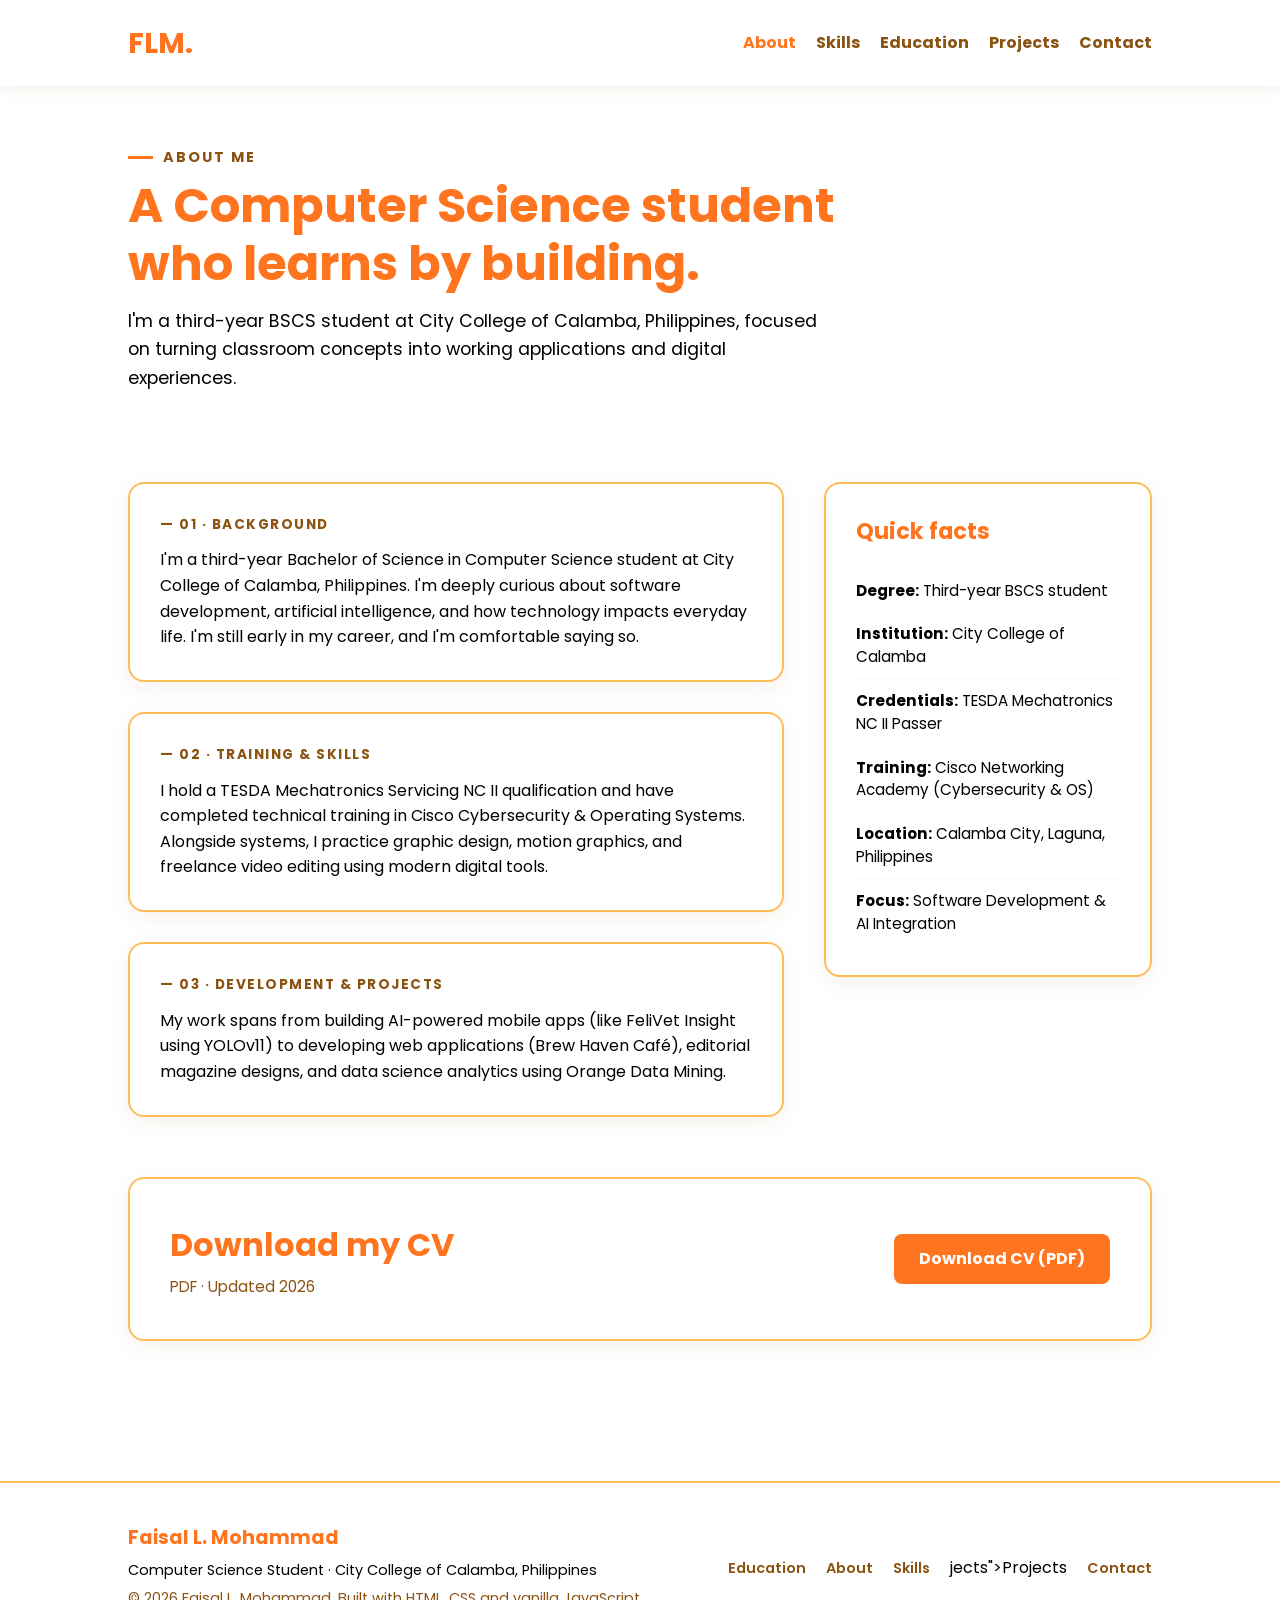
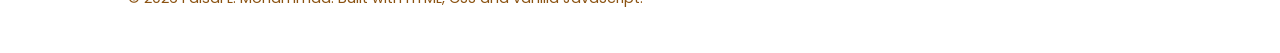
==== about.html @ 81ad4201 "Add About Me page with personal details and CV This file contains the HTML structure for the 'About " ====
<!DOCTYPE html>
<html lang="en">
<head>
    <meta charset="UTF-8">
    <meta name="viewport" content="width=device-width, initial-scale=1.0">
    <title>About Me | Faisal L. Mohammad</title>
    <link href="https://fonts.googleapis.com/css2?family=Poppins:wght@400;700&display=swap" rel="stylesheet">
    <link rel="stylesheet" href="style.css">
    <style>
        .about-hero {
            padding: 60px 10% 40px 10%;
        }
        .about-subtitle {
            font-size: 0.9rem;
            color: var(--brown);
            font-weight: 700;
            letter-spacing: 2px;
            text-transform: uppercase;
            margin-bottom: 8px;
            display: flex;
            align-items: center;
            gap: 10px;
        }
        .about-subtitle::before {
            content: "";
            display: inline-block;
            width: 25px;
            height: 3px;
            background-color: var(--primary-orange);
        }
        .about-hero h1 {
            color: var(--primary-orange);
            font-size: 3rem;
            margin-bottom: 15px;
            max-width: 800px;
            line-height: 1.2;
        }
        .about-hero p {
            color: var(--black);
            font-size: 1.1rem;
            max-width: 700px;
            line-height: 1.6;
            margin-bottom: 50px;
        }
        .about-layout {
            display: grid;
            grid-template-columns: 2fr 1fr;
            gap: 40px;
            padding: 0 10% 60px 10%;
        }
        .about-main-cards {
            display: flex;
            flex-direction: column;
            gap: 30px;
        }
        .about-card {
            background: var(--white);
            padding: 30px;
            border-radius: 16px;
            box-shadow: 0 6px 20px rgba(139, 83, 18, 0.08);
            border: 2px solid var(--light-orange);
        }
        .about-card-title {
            font-size: 0.85rem;
            color: var(--brown);
            font-weight: 700;
            letter-spacing: 1.5px;
            text-transform: uppercase;
            margin-bottom: 12px;
            display: flex;
            align-items: center;
            gap: 8px;
        }
        .about-card p {
            color: var(--black);
            font-size: 1rem;
            line-height: 1.6;
        }
        .quick-facts-box {
            background: var(--white);
            padding: 30px;
            border-radius: 16px;
            box-shadow: 0 6px 20px rgba(139, 83, 18, 0.08);
            border: 2px solid var(--light-orange);
            height: fit-content;
        }
        .quick-facts-box h3 {
            color: var(--primary-orange);
            font-size: 1.4rem;
            margin-bottom: 20px;
        }
        .quick-facts-box ul {
            list-style: none;
            padding: 0;
            margin: 0;
        }
        .quick-facts-box li {
            color: var(--black);
            font-size: 0.95rem;
            padding: 10px 0;
            border-bottom: 1px solid var(--bg-light);
            line-height: 1.5;
        }
        .quick-facts-box li:last-child {
            border-bottom: none;
        }
        .cv-section {
            padding: 0 10% 80px 10%;
        }
        .cv-card {
            background: var(--white);
            padding: 40px;
            border-radius: 16px;
            box-shadow: 0 6px 20px rgba(139, 83, 18, 0.08);
            border: 2px solid var(--light-orange);
            display: flex;
            justify-content: space-between;
            align-items: center;
            flex-wrap: wrap;
            gap: 20px;
        }
        .cv-card h3 {
            color: var(--primary-orange);
            font-size: 2rem;
            margin-bottom: 5px;
        }
        .cv-card p {
            color: var(--brown);
            font-size: 0.95rem;
        }
        .download-btn {
            background-color: var(--primary-orange);
            color: var(--white);
            padding: 12px 25px;
            border-radius: 8px;
            text-decoration: none;
            font-weight: 700;
            transition: background 0.3s ease;
        }
        .download-btn:hover {
            background-color: var(--brown);
        }
        @media (max-width: 900px) {
            .about-layout {
                grid-template-columns: 1fr;
            }
        }
    </style>
</head>
<body>
    <!-- NAVIGATION -->
    <nav class="navbar">
        <div class="logo">FLM.</div>
        <ul class="nav-links">
            <li><a href="about.html" style="color: var(--primary-orange);">About</a></li>
            <li><a href="index.html#skills">Skills</a></li>
            <li><a href="education.html">Education</a></li>
            <li><a href="index.html#projects">Projects</a></li>
            <li><a href="contact.html">Contact</a></li>
        </ul>
    </nav>

    <!-- ABOUT HERO -->
    <section class="about-hero">
        <div class="about-subtitle">About Me</div>
        <h1>A Computer Science student who learns by building.</h1>
        <p>I'm a third-year BSCS student at City College of Calamba, Philippines, focused on turning classroom concepts into working applications and digital experiences.</p>
    </section>

    <!-- ABOUT GRID LAYOUT -->
    <div class="about-layout">
        
        <!-- LEFT MAIN CARDS -->
        <div class="about-main-cards">
            
            <div class="about-card">
                <div class="about-card-title">— 01 · BACKGROUND</div>
                <p>I'm a third-year Bachelor of Science in Computer Science student at City College of Calamba, Philippines. I'm deeply curious about software development, artificial intelligence, and how technology impacts everyday life. I'm still early in my career, and I'm comfortable saying so.</p>
            </div>

            <div class="about-card">
                <div class="about-card-title">— 02 · TRAINING & SKILLS</div>
                <p>I hold a TESDA Mechatronics Servicing NC II qualification and have completed technical training in Cisco Cybersecurity & Operating Systems. Alongside systems, I practice graphic design, motion graphics, and freelance video editing using modern digital tools.</p>
            </div>

            <div class="about-card">
                <div class="about-card-title">— 03 · DEVELOPMENT & PROJECTS</div>
                <p>My work spans from building AI-powered mobile apps (like FeliVet Insight using YOLOv11) to developing web applications (Brew Haven Café), editorial magazine designs, and data science analytics using Orange Data Mining.</p>
            </div>

        </div>

        <!-- RIGHT QUICK FACTS -->
        <div class="quick-facts-box">
            <h3>Quick facts</h3>
            <ul>
                <li><strong>Degree:</strong> Third-year BSCS student</li>
                <li><strong>Institution:</strong> City College of Calamba</li>
                <li><strong>Credentials:</strong> TESDA Mechatronics NC II Passer</li>
                <li><strong>Training:</strong> Cisco Networking Academy (Cybersecurity & OS)</li>
                <li><strong>Location:</strong> Calamba City, Laguna, Philippines</li>
                <li><strong>Focus:</strong> Software Development & AI Integration</li>
            </ul>
        </div>

    </div>

    <!-- CV DOWNLOAD SECTION -->
    <section class="cv-section">
        <div class="cv-card">
            <div>
                <h3>Download my CV</h3>
                <p>PDF · Updated 2026</p>
            </div>
            <a href="#" download class="download-btn">Download CV (PDF)</a>
        </div>
    </section>

    <!-- FOOTER -->
    <footer>
        <div class="footer-left">
            <h3>Faisal L. Mohammad</h3>
            <p>Computer Science Student · City College of Calamba, Philippines</p>
            <p class="copyright">&copy; 2026 Faisal L. Mohammad. Built with HTML, CSS and vanilla JavaScript.</p>
        </div>
        <ul class="footer-links">
            <li><a href="education.html">Education</a></li>
            <li><a href="index.html#pro
            <li><a href="about.html">About</a></li>
            <li><a href="index.html#skills">Skills</a></li>jects">Projects</a></li>
            <li><a href="contact.html">Contact</a></li>
        </ul>
    </footer>
</body>
</html>
---- style.css ----
/* Color Palette Variables */
:root {
    --primary-orange: #ff751f;
    --light-orange: #ffbd59;
    --brown: #8b5312;
    --black: #000000;
    --white: #ffffff;
    --bg-light: #fff8f0; /* A very soft, warm off-white to complement the palette */
}

/* Base Styles & Reset */
* {
    margin: 0;
    padding: 0;
    box-sizing: border-box;
    font-family: 'Poppins', sans-serif; /* Updated Typography */
    scroll-behavior: smooth;
}

body {
    line-height: 1.6;
    color: var(--black);
    background-color: var(--white);
}

.highlight {
    color: var(--primary-orange);
}

.bg-light {
    background-color: var(--bg-light);
}

/* Typography & Layout */
.section {
    padding: 80px 10%;
}

.section-title {
    text-align: center;
    font-size: 2.5rem;
    margin-bottom: 40px;
    color: var(--brown);
    font-weight: 700;
}

/* Navigation */
.navbar {
    display: flex;
    justify-content: space-between;
    align-items: center;
    padding: 20px 10%;
    background: var(--white);
    box-shadow: 0 2px 15px rgba(139, 83, 18, 0.1);
    position: sticky;
    top: 0;
    z-index: 1000;
}

.navbar .logo {
    font-size: 1.8rem;
    font-weight: 700;
    color: var(--primary-orange);
}

.nav-links {
    list-style: none;
    display: flex;
    gap: 20px;
}

.nav-links a {
    text-decoration: none;
    color: var(--brown);
    font-weight: 700;
    transition: color 0.3s;
}

.nav-links a:hover {
    color: var(--primary-orange);
}

/* Hero Section */
.hero {
    display: flex;
    align-items: center;
    justify-content: space-between;
    padding: 100px 10%;
    min-height: 80vh;
}

.hero-content {
    max-width: 600px;
}

.hero-content h1 {
    font-size: 3.5rem;
    margin-bottom: 10px;
    font-weight: 700;
    color: var(--brown);
}

.hero-content h2 {
    font-size: 1.5rem;
    font-weight: 400;
    color: var(--black);
    margin-bottom: 20px;
}

.hero-content p {
    font-size: 1.1rem;
    color: var(--black);
    margin-bottom: 30px;
}

.btn {
    display: inline-block;
    padding: 12px 28px;
    background-color: var(--primary-orange);
    color: var(--white);
    text-decoration: none;
    border-radius: 25px; /* Rounded for a playful vibe */
    font-weight: 700;
    transition: all 0.3s ease;
    border: 2px solid var(--primary-orange);
}

.btn:hover {
    background-color: var(--white);
    color: var(--primary-orange);
    box-shadow: 0 4px 10px rgba(255, 117, 31, 0.3);
}

.hero-image img {
    width: 350px;
    height: 350px;
    border-radius: 50%;
    object-fit: cover;
    background-color: var(--light-orange);
    border: 8px solid var(--white);
    box-shadow: 0 10px 25px rgba(139, 83, 18, 0.15);
}

/* Grids for Skills and Projects */
.skills-grid, .projects-grid {
    display: grid;
    grid-template-columns: repeat(auto-fit, minmax(250px, 1fr));
    gap: 30px;
}

/* Cards */
.skill-card, .project-card {
    background: var(--white);
    padding: 30px;
    border-radius: 16px; /* Soft rounded corners */
    box-shadow: 0 6px 20px rgba(139, 83, 18, 0.08);
    transition: transform 0.3s, box-shadow 0.3s;
    border-bottom: 4px solid var(--light-orange);
}

.skill-card:hover, .project-card:hover {
    transform: translateY(-8px);
    box-shadow: 0 12px 25px rgba(139, 83, 18, 0.15);
}

.skill-card h3, .project-card h3 {
    margin-bottom: 15px;
    color: var(--primary-orange);
    font-weight: 700;
}

.project-link {
    display: inline-block;
    margin-top: 15px;
    color: var(--brown);
    text-decoration: none;
    font-weight: 700;
    transition: color 0.3s;
}

.project-link:hover {
    color: var(--primary-orange);
}

/* Contact Info */
.contact-info {
    text-align: center;
    font-size: 1.1rem;
}

.contact-info p {
    margin-bottom: 10px;
}

.contact-info a {
    color: var(--primary-orange);
    text-decoration: none;
    font-weight: 700;
}

.social-links {
    margin-top: 20px;
}

.social-links a {
    margin: 0 12px;
    color: var(--brown);
    text-decoration: none;
    font-weight: 700;
    transition: color 0.3s;
}

.social-links a:hover {
    color: var(--primary-orange);
}

footer {
    background-color: var(--white);
    border-top: 2px solid var(--light-orange);
    padding: 40px 10%;
    display: flex;
    justify-content: space-between;
    align-items: center;
    flex-wrap: wrap;
    gap: 20px;
    margin-top: 60px;
}

.footer-left h3 {
    color: var(--primary-orange);
    font-size: 1.2rem;
    margin-bottom: 5px;
}

.footer-left p {
    color: var(--black);
    font-size: 0.9rem;
    margin-bottom: 3px;
}

.footer-left .copyright {
    color: var(--brown);
    font-size: 0.85srem;
    margin-top: 5px;
}

.footer-links {
    display: flex;
    gap: 20px;
    list-style: none;
    padding: 0;
    margin: 0;
}

.footer-links a {
    color: var(--brown);
    text-decoration: none;
    font-size: 0.9rem;
    font-weight: 600;
    transition: color 0.3s ease;
}

.footer-links a:hover {
    color: var(--primary-orange);
}

@media (max-width: 768px) {
    footer {
        flex-direction: column;
        align-items: flex-start;
    }
    .footer-links {
        flex-direction: column;
        gap: 10px;
    }
}

/* Responsive Design */
@media (max-width: 768px) {
    .hero {
        flex-direction: column-reverse;
        text-align: center;
        padding: 50px 5%;
    }
    
    .hero-content {
        margin-top: 40px;
    }

    .navbar {
        flex-direction: column;
        gap: 15px;
    }
}
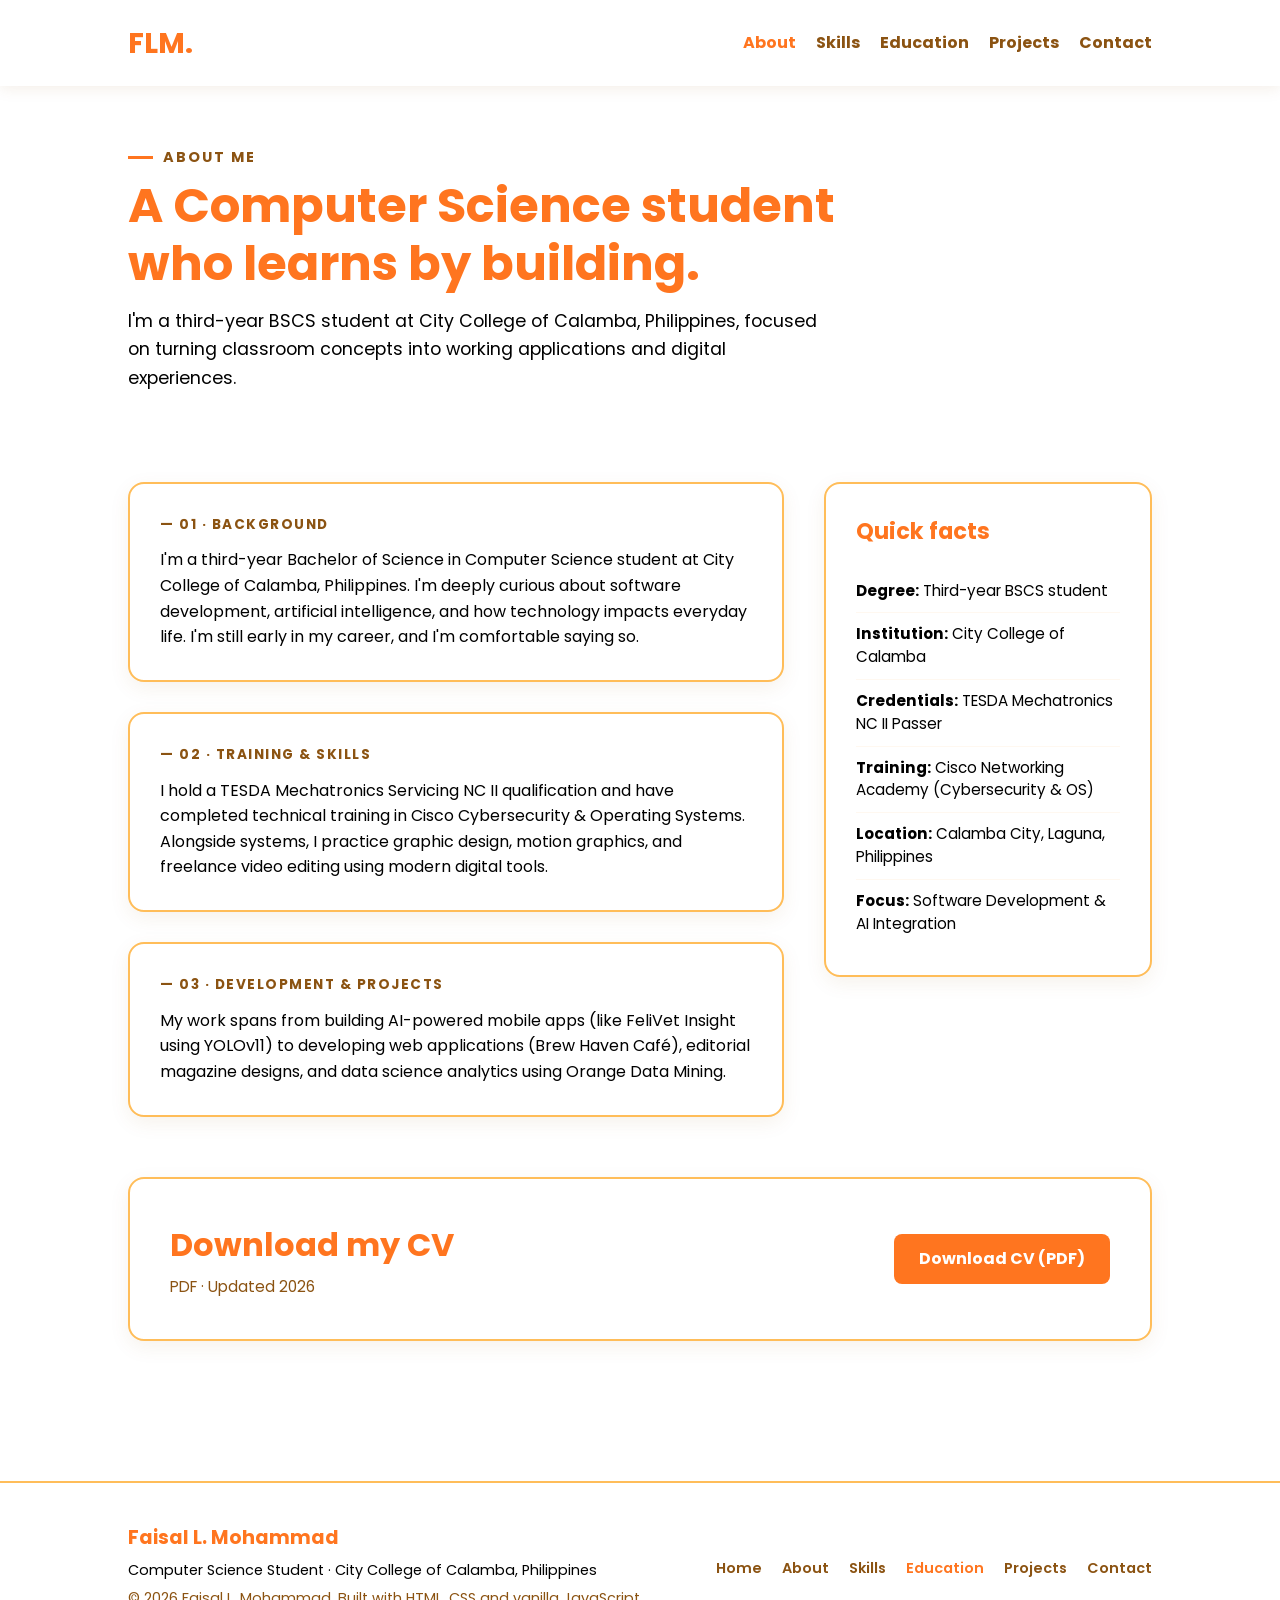
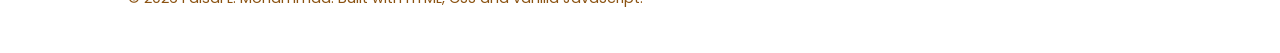
==== commit 768521b9: "Update about.html" ====
--- a/about.html
+++ b/about.html
@@ -216,7 +216,7 @@
         </div>
     </section>
 
-    <!-- FOOTER -->
+<!-- FOOTER -->
     <footer>
         <div class="footer-left">
             <h3>Faisal L. Mohammad</h3>
@@ -224,12 +224,15 @@
             <p class="copyright">&copy; 2026 Faisal L. Mohammad. Built with HTML, CSS and vanilla JavaScript.</p>
         </div>
         <ul class="footer-links">
-            <li><a href="education.html">Education</a></li>
-            <li><a href="index.html#pro
+            <li><a href="index.html">Home</a></li>
             <li><a href="about.html">About</a></li>
-            <li><a href="index.html#skills">Skills</a></li>jects">Projects</a></li>
+            <li><a href="skills.html">Skills</a></li>
+            <li><a href="education.html" style="color: var(--primary-orange);">Education</a></li>
+            <li><a href="projects.html">Projects</a></li>
             <li><a href="contact.html">Contact</a></li>
         </ul>
     </footer>
 </body>
 </html>
+</body>
+</html>
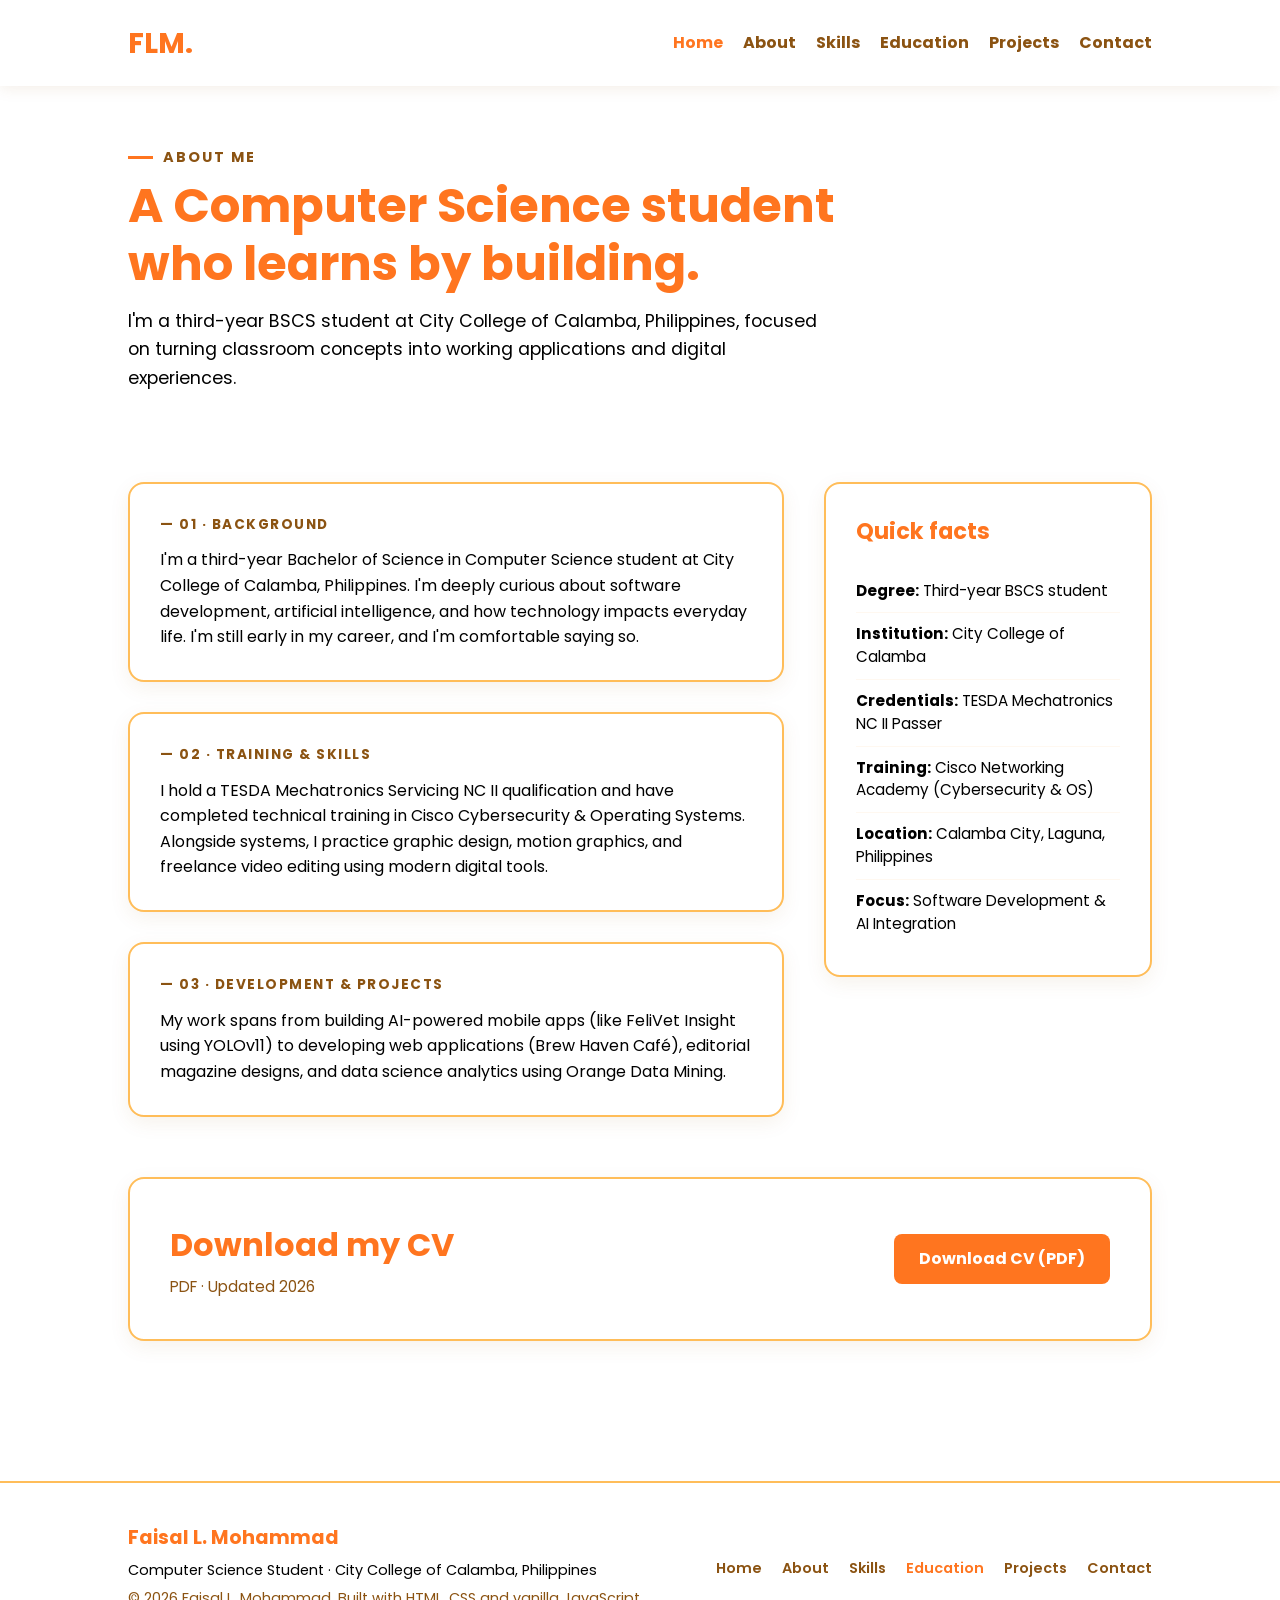
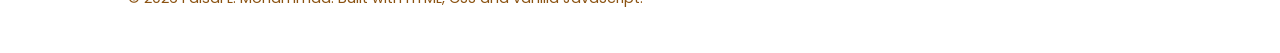
==== commit 2e06ca02: "Update navigation links in about.html" ====
--- a/about.html
+++ b/about.html
@@ -152,13 +152,15 @@
     <nav class="navbar">
         <div class="logo">FLM.</div>
         <ul class="nav-links">
-            <li><a href="about.html" style="color: var(--primary-orange);">About</a></li>
-            <li><a href="index.html#skills">Skills</a></li>
+            <li><a href="index.html" style="color: var(--primary-orange);">Home</a></li>
+            <li><a href="about.html">About</a></li>
+            <li><a href="skills.html">Skills</a></li>
             <li><a href="education.html">Education</a></li>
-            <li><a href="index.html#projects">Projects</a></li>
+            <li><a href="projects.html">Projects</a></li>
             <li><a href="contact.html">Contact</a></li>
         </ul>
     </nav>
+
 
     <!-- ABOUT HERO -->
     <section class="about-hero">
@@ -234,5 +236,3 @@
     </footer>
 </body>
 </html>
-</body>
-</html>
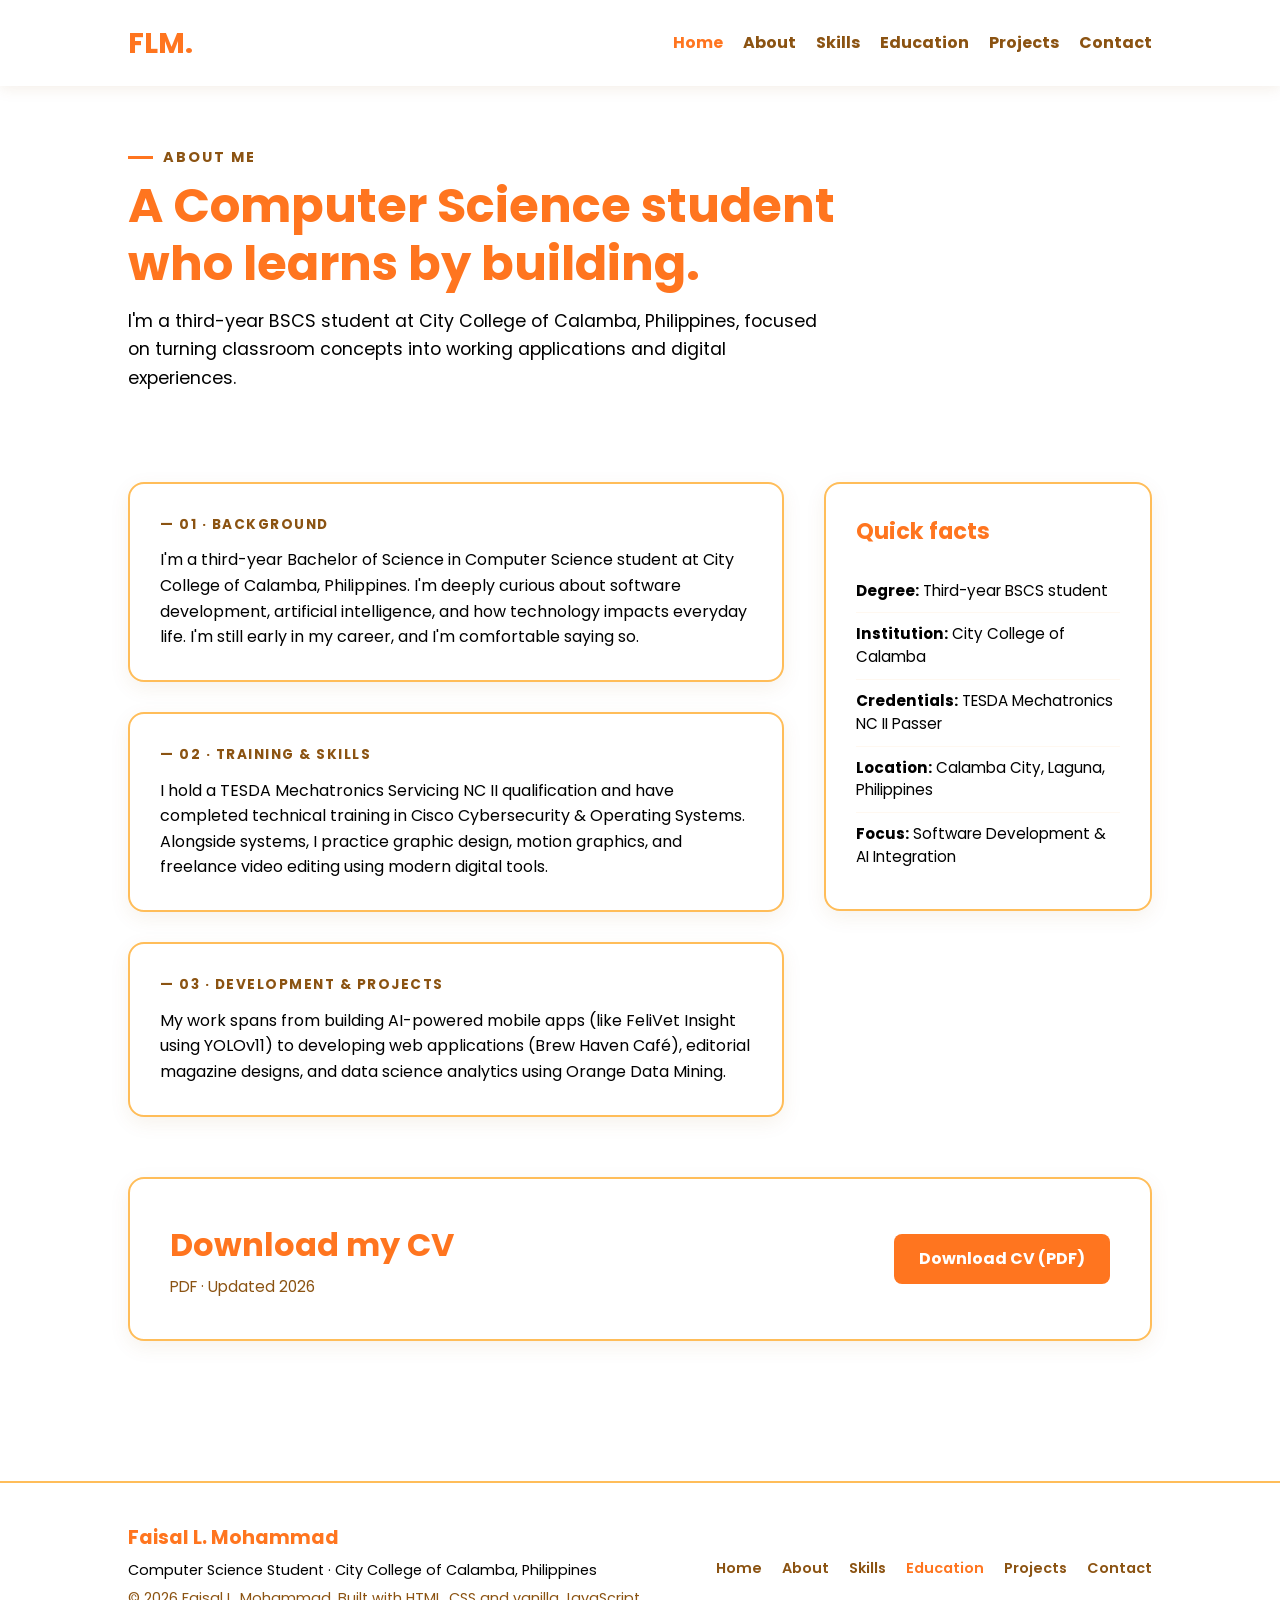
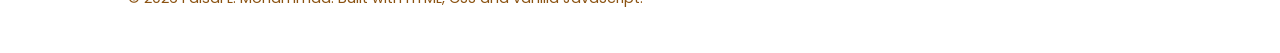
==== commit e850a5d1: "Update about.html" ====
--- a/about.html
+++ b/about.html
@@ -199,7 +199,6 @@
                 <li><strong>Degree:</strong> Third-year BSCS student</li>
                 <li><strong>Institution:</strong> City College of Calamba</li>
                 <li><strong>Credentials:</strong> TESDA Mechatronics NC II Passer</li>
-                <li><strong>Training:</strong> Cisco Networking Academy (Cybersecurity & OS)</li>
                 <li><strong>Location:</strong> Calamba City, Laguna, Philippines</li>
                 <li><strong>Focus:</strong> Software Development & AI Integration</li>
             </ul>
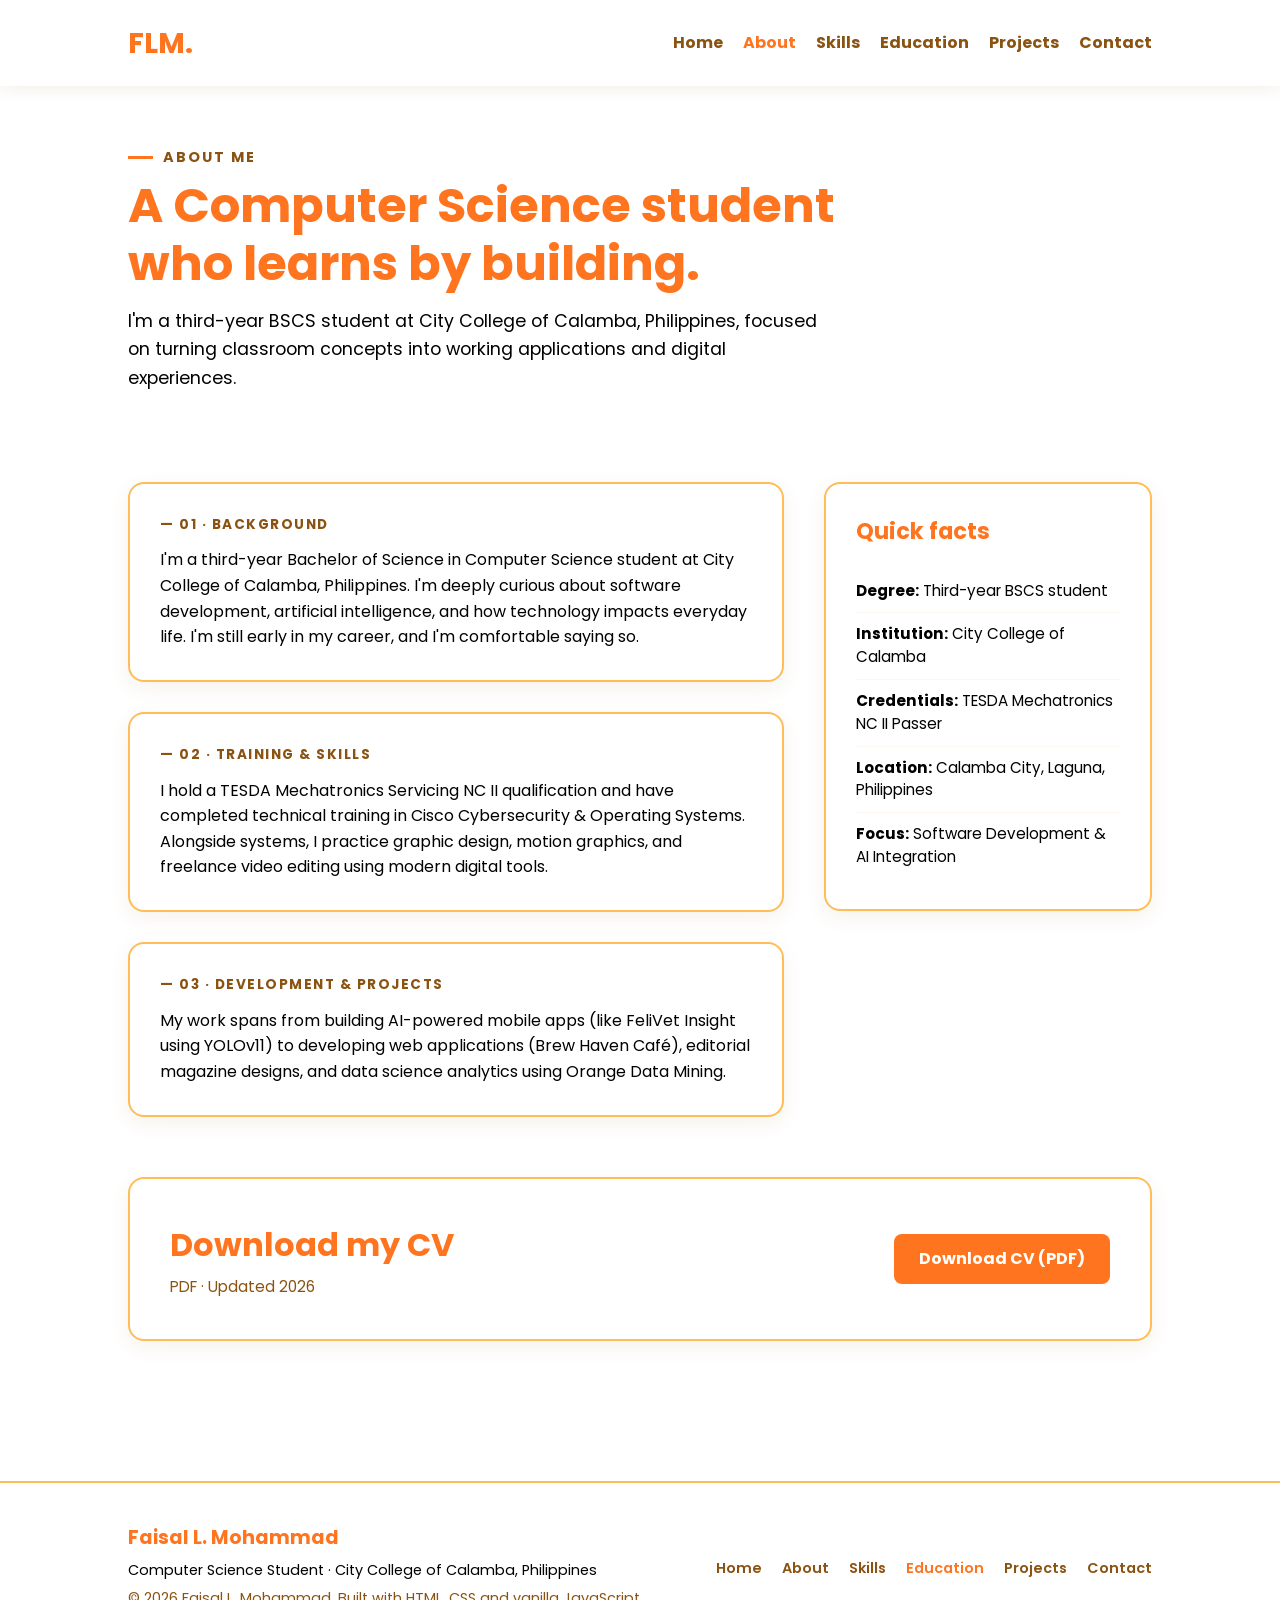
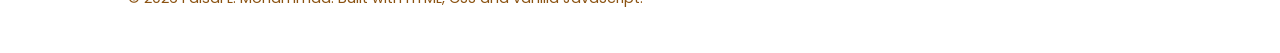
==== commit ac57f811: "Highlight 'About' link in navigation" ====
--- a/about.html
+++ b/about.html
@@ -152,8 +152,8 @@
     <nav class="navbar">
         <div class="logo">FLM.</div>
         <ul class="nav-links">
-            <li><a href="index.html" style="color: var(--primary-orange);">Home</a></li>
-            <li><a href="about.html">About</a></li>
+            <li><a href="index.html">Home</a></li>
+            <li><a href="about.html" style="color: var(--primary-orange);">About</a></li>
             <li><a href="skills.html">Skills</a></li>
             <li><a href="education.html">Education</a></li>
             <li><a href="projects.html">Projects</a></li>
@@ -213,7 +213,7 @@
                 <h3>Download my CV</h3>
                 <p>PDF · Updated 2026</p>
             </div>
-            <a href="#" download class="download-btn">Download CV (PDF)</a>
+            <a href="Faisal_L_Mohammad_Professional_CV.pdf" download class="download-btn">Download CV (PDF)</a>
         </div>
     </section>
 
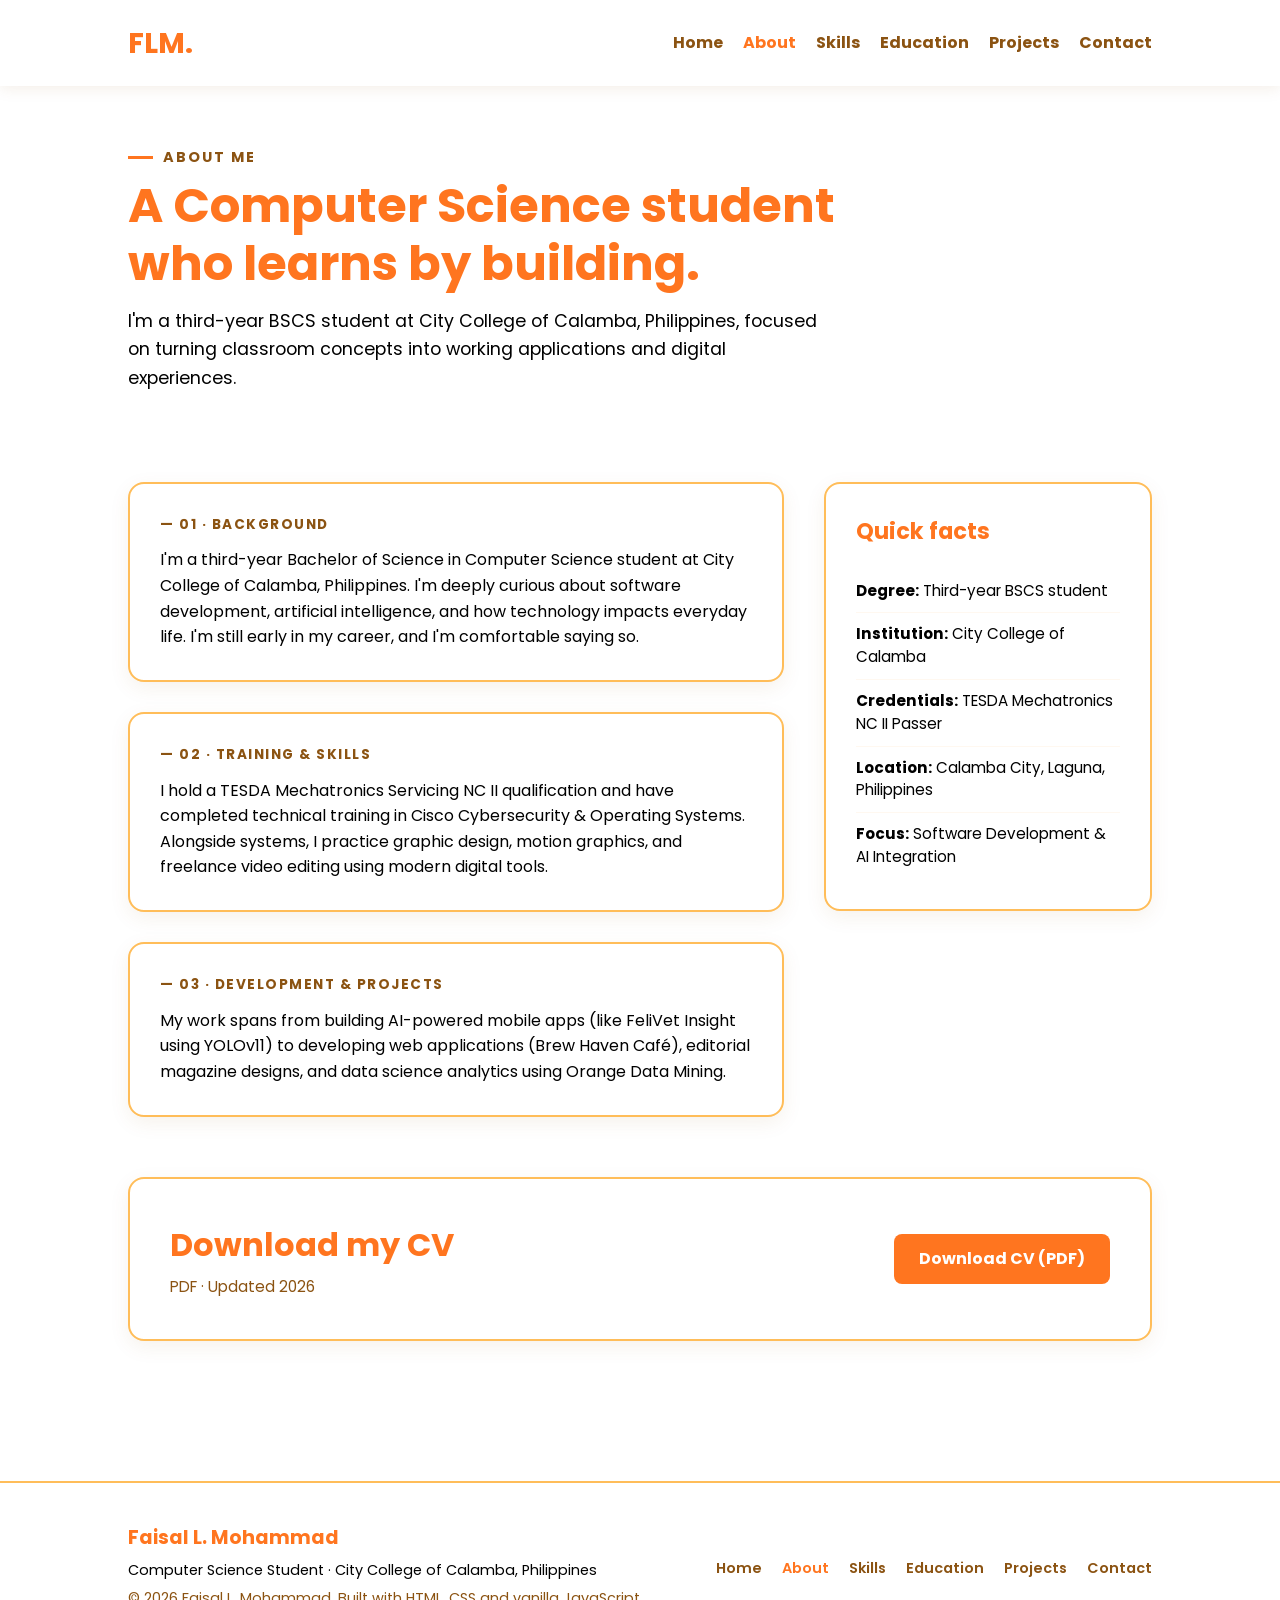
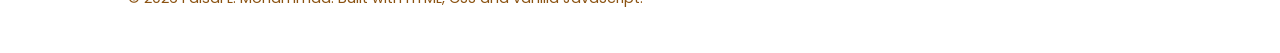
==== commit 6e472bdc: "Update about.html" ====
--- a/about.html
+++ b/about.html
@@ -226,9 +226,9 @@
         </div>
         <ul class="footer-links">
             <li><a href="index.html">Home</a></li>
-            <li><a href="about.html">About</a></li>
+            <li><a href="about.html" style="color: var(--primary-orange);">About</a></li>
             <li><a href="skills.html">Skills</a></li>
-            <li><a href="education.html" style="color: var(--primary-orange);">Education</a></li>
+            <li><a href="education.html">Education</a></li>
             <li><a href="projects.html">Projects</a></li>
             <li><a href="contact.html">Contact</a></li>
         </ul>
